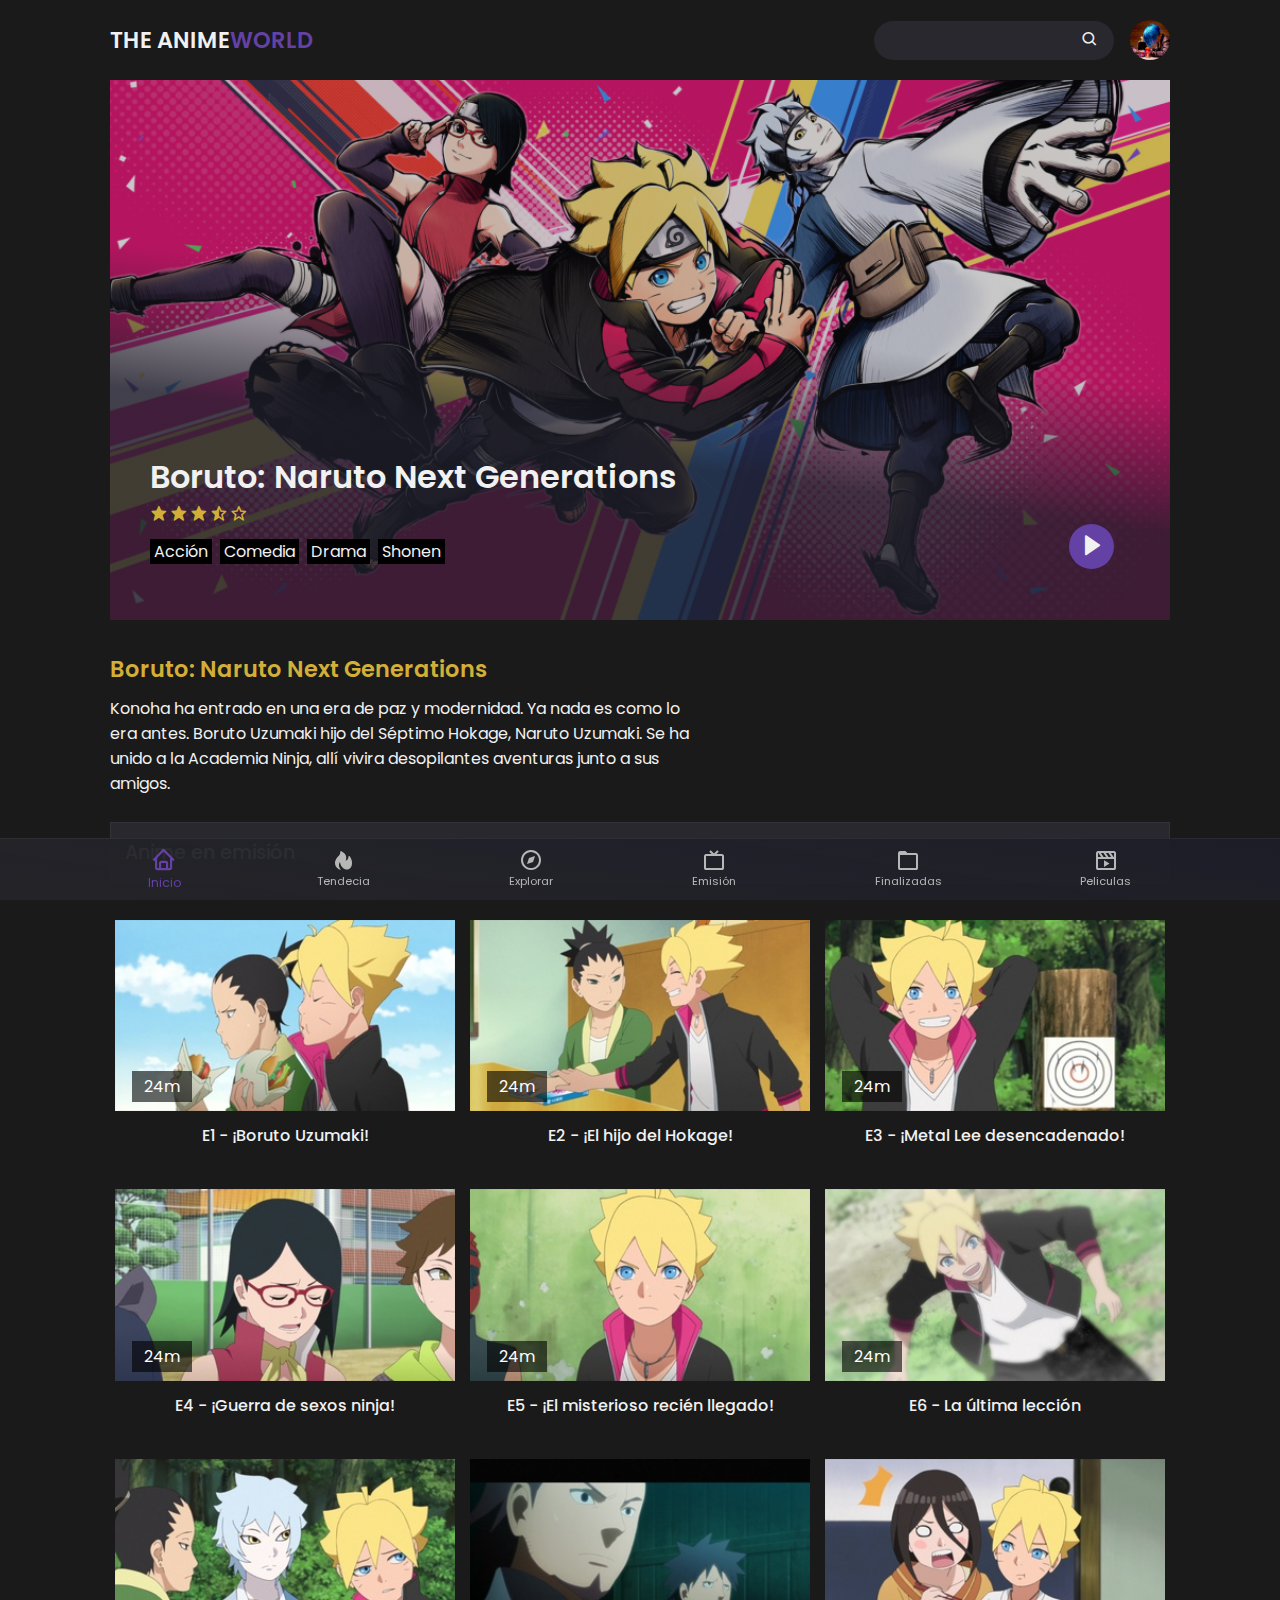
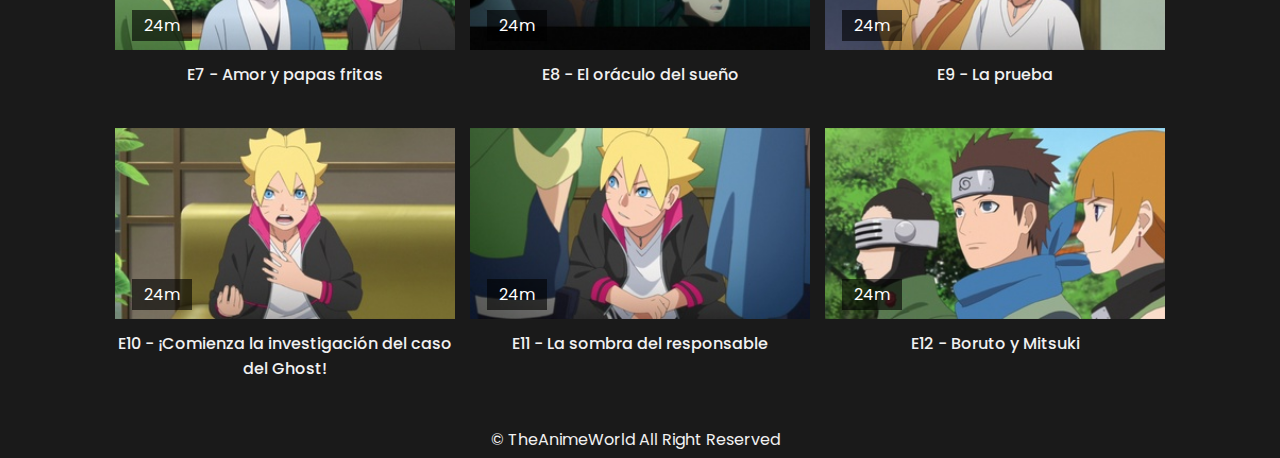
==== sub-index/Boruto.html @ b9ca3801 "commit" ====
<!DOCTYPE html>
<html lang="es">
<head>
    <meta charset="UTF-8">
    <meta http-equiv="X-UA-Compatible" content="IE=edge">
    <meta name="viewport" content="width=device-width, initial-scale=1.0">
    <title>Boruto: Naruto Next Generations</title>
    <!--CSS-->
    <link rel="stylesheet" href="/css/style.css">
    <!--Fav Icon-->
    <link rel="apple-touch-icon" sizes="180x180" href="/favicon/apple-touch-icon.png">
    <link rel="icon" type="image/png" sizes="32x32" href="/favicon/favicon-32x32.png">
    <link rel="icon" type="image/png" sizes="16x16" href="favicon/favicon-16x16.png">
    <link rel="manifest" href="favicon/site.webmanifest">
    <!-- Player Video Plyr -->
    <link rel="stylesheet" href="https://cdn.plyr.io/3.7.3/plyr.css" />
    <!--Box Icons-->
    <link href='https://unpkg.com/boxicons@2.1.4/css/boxicons.min.css' rel='stylesheet'>
</head>
<body>
    <!-- Header -->

    <header>
        <!-- Nav -->
        <div class="nav container">
            <!-- Logo -->
            <a href="/index.html" class="logo">
                The Anime<span>World</span>
            </a>
            <!-- Search Box -->
            <div class="search-box">
                <input type="search" name="" id="search-input" placeholder="">
                <i class='bx bx-search'></i>
            </div>
            <!-- User -->
            <a href="#" class="user">
                <img src="/image/user.jpg" alt="" class="user-img">
            </a>
            <!-- NavBar -->
            <div class="navbar">
                <a href="/index.html" class="nav-link nav-active">
                    <i class='bx bx-home' ></i>
                    <span class="nav-link-title">Inicio</span>
                </a>
                <a href="/index.html#popular" class="nav-link">
                    <i class='bx bxs-hot' ></i>
                    <span class="nav-link-title">Tendecia</span>
                </a>
                <a href="#explorer" class="nav-link">
                    <i class='bx bx-compass' ></i>
                    <span class="nav-link-title">Explorar</span>
                <a href="#emission" class="nav-link">
                    <i class='bx bx-tv' ></i>
                    <span class="nav-link-title">Emisión</span>
                </a>
                <a href="#finished" class="nav-link">
                    <i class='bx bx-folder' ></i>
                    <span class="nav-link-title">Finalizadas</span>
                </a>
                <a href="#movies" class="nav-link">
                    <i class='bx bx-movie-play' ></i>
                    <span class="nav-link-title">Peliculas</span>
                </a>
            </div>
        </div>
    </header>
    <!-- Play Container -->
    <div class="play-container container">
        <!-- Play Imag -->
        <img src="/image/play-page/play-background.jpg" alt="" class="play-img">
        <!-- Play Text -->
        <div class="play-text">
            <H2>Boruto: Naruto Next Generations</H2>
            <!-- Ratings Anime -->
            <div class="rating">
                <i class='bx bxs-star'></i>
                <i class='bx bxs-star'></i>
                <i class='bx bxs-star'></i>
                <i class='bx bxs-star-half' ></i>
                <i class='bx bx-star' ></i>
            </div>
            <!-- Tags -->
            <div class="tags">
                <span>Acción</span>
                <span>Comedia</span>
                <span>Drama</span>
                <span>Shonen</span>
            </div>
        </div>
        <!-- Play Btn -->
        <i class='bx bxs-right-arrow play-anime'></i>
        <!-- Video Container -->
        <div class="video-container">
        <!-- Video Box -->
            <div class="video-box">
                <video id="animetrailer" controls>
                <source id="animetrailer" src="/trailer/BORUTO Naruto Next Generations.mp4" size="576"/>
                <source id="animetrailer" src="/trailer/BORUTO Naruto Next Generations.mp4" size="720"/>
                <source id="animetrailer" src="/trailer/BORUTO Naruto Next Generations.mp4" size="1080"/>
                </video>
        <!-- Close Anime Icon -->
                <i class='bx bx-x close-video'></i>
            </div>
        </div>
    </div>
    <!-- About -->
    <div class="about-anime container">
        <h2>Boruto: Naruto Next Generations</h2>
        <p>Konoha ha entrado en una era de paz y modernidad. Ya nada es como lo era antes. Boruto Uzumaki hijo del Séptimo Hokage, Naruto Uzumaki. Se ha unido a la Academia Ninja, allí vivira desopilantes aventuras junto a sus amigos.</p>
    </div>
    <!-- emission Section -->
    <section class="emission container" id="emission">
         <!-- Heading Emission-->
        <div class="heading">
            <h2 class="heading-title">Anime en emisión</h2>
        </div>
        <!-- Anime Content -->
        <div class="emission-content">
            <!-- Emission Box 1 -->
            <div class="emission-box">
                <a href="/sub-index/boruto-T1-E1.html"><img src="/image/catalog/Boruto/T1 E1.jpe" alt="" class="emission-box-img"></a>
                    <div class="emission-text">
                        <h2 class="emission-title">E1 - ¡Boruto Uzumaki!</h2>
                        <div class="duration-info">24m</div>
                    </div>
            </div>
            <!-- Emission Box 2 -->
            <div class="emission-box">
                <img src="/image/catalog/Boruto/T1 E2.jpe" alt="" class="emission-box-img">
                    <div class="emission-text">
                        <h2 class="emission-title">E2 - ¡El hijo del Hokage!</h2>
                        <div class="duration-info">24m</div>
                    </div>
            </div>
            <!-- Emission Box 3 -->
            <div class="emission-box">
                <img src="/image/catalog/Boruto/T1 E3.jpe" alt="" class="emission-box-img">
                    <div class="emission-text">
                        <h2 class="emission-title">E3 - ¡Metal Lee desencadenado!</h2>
                        <div class="duration-info">24m</div>
                    </div>
            </div>
            <!-- Emission Box 4 -->
            <div class="emission-box">
                <img src="/image/catalog/Boruto/T1 E4.jpe" alt="" class="emission-box-img">
                    <div class="emission-text">
                        <h2 class="emission-title">E4 - ¡Guerra de sexos ninja!</h2>
                        <div class="duration-info">24m</div>
                    </div>
            </div>
            <!-- Emission Box 5 -->
            <div class="emission-box">
                <img src="/image/catalog/Boruto/T1 E5.jpe" alt="" class="emission-box-img">
                    <div class="emission-text">
                        <h2 class="emission-title">E5 - ¡El misterioso recién llegado!</h2>
                        <div class="duration-info">24m</div>
                    </div>
            </div>
            <!-- Emission Box 6 -->
            <div class="emission-box">
                <img src="/image/catalog/Boruto/T1 E6.jpe" alt="" class="emission-box-img">
                    <div class="emission-text">
                        <h2 class="emission-title">E6 - La última lección</h2>
                        <div class="duration-info">24m</div>
                    </div>
            </div>
            <!-- Emission Box 7 -->
            <div class="emission-box">
                <img src="/image/catalog/Boruto/T1 E7.jpe" alt="" class="emission-box-img">
                    <div class="emission-text">
                        <h2 class="emission-title">E7 - Amor y papas fritas</h2>
                        <div class="duration-info">24m</div>
                    </div>
            </div>
            <!-- Emission Box 8 -->
            <div class="emission-box">
                <img src="/image/catalog/Boruto/T1 E8.jpe" alt="" class="emission-box-img">
                    <div class="emission-text">
                        <h2 class="emission-title">E8 - El oráculo del sueño</h2>
                        <div class="duration-info">24m</div>
                    </div>
            </div>
            <!-- Emission Box 9 -->
            <div class="emission-box">
                <img src="/image/catalog/Boruto/T1 E9.jpe" alt="" class="emission-box-img">
                    <div class="emission-text">
                        <h2 class="emission-title">E9 - La prueba</h2>
                        <div class="duration-info">24m</div>
                    </div>
            </div>
            <!-- Emission Box 10 -->
            <div class="emission-box">
                <img src="/image/catalog/Boruto/T1 E10.jpe" alt="" class="emission-box-img">
                    <div class="emission-text">
                        <h2 class="emission-title">E10 - ¡Comienza la investigación del caso del Ghost!</h2>
                        <div class="duration-info2">24m</div>
                    </div>
            </div>
            <!-- Emission Box 11 -->
            <div class="emission-box">
                <img src="/image/catalog/Boruto/T1 E11.jpe" alt="" class="emission-box-img">
                    <div class="emission-text">
                        <h2 class="emission-title">E11 - La sombra del responsable</h2>
                        <div class="duration-info">24m</div>
                        </a>
                    </div>
            </div>
            <!-- Emission Box 12 -->
            <div class="emission-box">
                <img src="/image/catalog/Boruto/T1 E12.jpe" alt="" class="emission-box-img">
                    <div class="emission-text">
                        <h2 class="emission-title">E12 - Boruto y Mitsuki</h2>
                        <div class="duration-info">24m</div>
                    </div>
            </div>
    <!-- Copyright -->
    <div class="copyright-sub1">
        <p>&#169; TheAnimeWorld All Right Reserved</p>
    </div>

    <!-- Plyr JavaScript -->
    <script src="https://cdn.plyr.io/3.7.3/plyr.polyfilled.js"></script>
    <!-- Swiper JS -->
    <script src="/js/swiper-bundle.min.js"></script>
    <!--JavaScript-->
    <script src="/js/main.js"></script>
</body>
</html>
---- css/style.css ----
/*Google Fonts */
@import url('https://fonts.googleapis.com/css2?family=Poppins:wght@400;500;600;700&display=swap');

* {
    font-family: 'Poppins', sans-serif;
    margin: 0;
    padding: 0;
    scroll-behavior: smooth;
    box-sizing: border-box;
    scroll-padding-top: 2rem;
}

/*Variables*/
:root {
    --main-color: #6441a5;
    --hover-color: hsl(261, 53%, 76%);
    --body-color: #1a1a1a;
    --container-color: #28282e;
    --text-color: #f1f1f1;
    --texte-inverse-color: #000000;
    --icons-color: #b7b7b7;
    --star-color: #D4AF37;
    --plyr-color-main: #815fc0;
}

/* Scroll */
html::-webkit-scrollbar {
    width: 0.5rem;
    background: transparent;
}

html::-webkit-scrollbar-thumb {
    background: var(--main-color);
}

/* Section Color */
::selection {
    color: var(--main-color);
    color: var(--text-color);
}

a {
    text-decoration: none;
}

li {
    list-style: none;
}

section {
    padding: 1rem 0 1rem;
}

img {
    width: 100%;
}

.bx {
    cursor: pointer;
}

body {
    background: var(--body-color);
    color: var(--text-color);
}

.container {
    max-width: 1060px;
    margin: auto;
    width: 100%;
}

header {
    position: fixed;
    top: 0;
    left: 0;
    width: 100%;
    background: var(--body-color);
    z-index: 100;
}

/* Nav */
.nav {
    display: flex;
    align-items: center;
    justify-content: center;
    padding: 20px 0;
}

/* Logo */
.logo {
    font-size: 1.4rem;
    color: var(--text-color);
    font-weight: 600;
    text-transform: uppercase;
    margin: 0 auto 0 0;
}

.logo span {
    color: var(--main-color);
}

/* Search Box */

.search-box {
    display: flex;
    align-items: center;
    column-gap: 0.7rem;
    padding: 8px 15px;
    background: var(--container-color);
    max-width: 240px;
    width: 100%;
    border-radius: 4rem;
    margin-right: 1rem;
}

.search-box .bx {
    font-size: 1.1rem;
}

.search-box .bx:hover {
    color: var(--main-color);
}

#search-input {
    width: 100%;
    border: none;
    outline: none;
    color: var(--text-color);
    background: var(--container-color);
    font-size: 0.938rem;
}

/* User */
.user {
    display: flex;
}

.user-img {
    width: 40px;
    height: 40px;
    border-radius: 50%;
    object-fit: cover;
    object-position: center;
}

/* NavBar */
.navbar {
    position: fixed;
    top: 50%;
    transform: translateY(-50%);
    left: 18px;
    display: flex;
    flex-direction: column;
    row-gap: 2.1rem;
}

.nav-link {
    display: flex;
    flex-direction: column;
    align-items: center;
    color: var(--icons-color);
}

.nav-link:hover ,.nav-active {
    color: var(--main-color);
    transition: 0.3s all linear;
    transform: scale(1.1);
}

.nav-link .bx{
    font-size: 1.6rem;
}

.nav-link-title {
    font-size: 0.7rem;
}

/* Home */
.home {
    position: relative;
    min-height: 470px;
    display: flex;
    align-items: center;
    margin-top: 5rem !important;
    border-radius: 0.5rem;
    background: linear-gradient(8deg,
    hsl(240 17% 14% / 74%) 24%,
    hsl(240 17% 14% / 24%) 65%);
}

.home-img {
    position: absolute;
    width: 100%;
    height: 100%;
    z-index: -1;
    object-fit: cover;
    border-radius: 0.5rem;
    object-position: left;
}

.home-img-logo {
    position: absolute;
    top: 0;
    left: 0;
    z-index: -1;
    width: 50%;
    height: 50%;
}

.home-text {
    padding-left: 40px;
}

.home-title {
    font-size: 2.6rem;
    font-weight: 600;
    margin: 40px 0 60px;
    color: var(--text-color);
}

.watch-btn {
    display: flex;
    align-items: center;
    columns: 0.8rem;
    color: var(--text-color);
}

.watch-btn .bx {
    font-size: 21px;
    background: var(--main-color);
    width: 40px;
    height: 40px;
    border-radius: 50%;
    display: flex;
    align-items: center;
    justify-content: center;
}

.background-btn .bx {
    font-size: 21px;
    background: var(--main-color);
    width: 40px;
    height: 40px;
    border-radius: 50%;
    display: flex;
    align-items: center;
    justify-content: center;
    animation: animate 2s linear infinite;
}

.background-btn {
    display: flex;
    align-items: center;
    columns: 0.8rem;
    color: var(--text-color);
    background: var(--texte-inverse-color);
}

a.background-btn {
    padding: 5px;
    width: 50%;
    background: var(--texte-inverse-color);
}

a.background-btn:hover {
    background: var(--container-color);
}

.watch-btn .bx:hover {
    background: var(--hover-color);
}

.home h2 {
    font-size: 1.7rem;
    margin-left: 12px;
    color: var(--text-color);
}

/* Heading */
.heading {
    display: flex;
    align-items: center;
    justify-content: space-between;
    background: var(--container-color);
    padding: 8px 14px;
    border: 1px solid hsl(200 100% 99% / 5%);
    margin-bottom: 2rem;
}

.heading-title{
    font-size: 1.2rem;
    font-weight: 500;
}

/* Anime Box */

.anime-box {
    position: relative;
    width: 100%;
    height: 380px;
    overflow: hidden;
}

.anime-box-img {
    width: 100%;
    height: 100%;
    object-fit: cover;
}

.anime-box .box-text {
    position: absolute;
    bottom: 0;
    left: 0;
    width: 100%;
    height: 100%;
    display: flex;
    flex-direction: column;
    justify-content: flex-end;
    padding: 14px;
    background: linear-gradient(
        8deg,
        hsl(240 17% 14% / 74%) 24%,
        hsl(240 17% 14% / 24%) 65%);
    overflow: hidden;
}

.anime-title {
    font-size: 1.3rem;
    font-weight: 500;
    position: absolute;
    bottom: 3.7rem;
    padding: 0.1rem;
}
.anime-content {
    display: grid;
    grid-template-columns: repeat(auto-fit, minmax(247px, 1fr));
    gap: 1.5rem;
}

.anime-content .anime-box:hover .anime-box-img {
    transform: scale(1.1);
    transition: 0.7s;
}

.anime-type {
    font-size: 0.938rem;
    position: absolute;
    bottom: 2rem;
    background: var(--texte-inverse-color);
    margin: 1px;
    padding: 0.1rem;
}

.play-btn {
    position: absolute;
    bottom: 0.8rem;
    right: 0.8rem;
}

/* Anime-Box-Emi */
.anime-box-emi {
    position: relative;
    width: 100%;
    height: 380px;
    overflow: hidden;
}

.anime-box-emi-img {
    width: 100%;
    height: 100%;
    object-fit: cover;
}

.anime-box-emi .box-text-emi {
    position: absolute;
    bottom: 0;
    left: 0;
    width: 100%;
    height: 100%;
    display: flex;
    flex-direction: column;
    justify-content: flex-end;
    padding: 14px;
    background: linear-gradient(8deg,
            hsl(240 17% 14% / 74%) 24%,
            hsl(240 17% 14% / 24%) 65%);
    overflow: hidden;
}

.anime-title-emi {
    font-size: 1.3rem;
    font-weight: 500;
    position: absolute;
    bottom: 3.7rem;
    padding: 0.1rem;
}

.anime-content-emi {
    display: grid;
    grid-template-columns: repeat(auto-fit, minmax(247px, 1fr));
    gap: 1.5rem;
}

.anime-content-emi .anime-box-emi:hover .anime-box-emi-img {
    transform: scale(1.1);
    transition: 0.7s;
}

.anime-type-emi {
    font-size: 0.938rem;
    position: absolute;
    bottom: 2rem;
    background: var(--texte-inverse-color);
    margin: 1px;
    padding: 0.1rem;
}

.play-btn-emi {
    position: absolute;
    bottom: 0.8rem;
    right: 0.8rem;
}

/* Swiper Btn */

.swiper-btn {
    display: flex;
}

.swiper-button-prev, .swiper-button-next {
    position: static !important;
    margin: 0 0 0 10px !important;
}

.swiper-button-prev::after, .swiper-button-next::after {
    color: var(--text-color);
    font-size: 18px !important;
    font-weight: 700;
}

/* Emission */
.emission .heading {
    padding: 15px 14px;
}

.emission-content {
    display: grid;
    grid-template-columns: repeat(3, 1fr);
    grid-template-rows: repeat(2, 1fr);
    gap: 5px;
}

.emission-content .emission-box:hover {
    transform: scale(1.03);
    transition: 0.3s;
}

.emission-box:hover {
    background: var(--container-color);
}

.emission-box-img {
    object-fit: cover;
    object-position: center;
    padding: 5px;
    cursor: pointer;
}

.emission-title {
    text-align: center;
    font-size: 1rem;
    font-weight: 500;
}

/* Duration */
.duration-info {
    background-color: #0009;
    bottom: 4.5rem;
    left: 18.4rem;
    height: 10%;
    width: 13%;
    color: #fff;
    padding: 0.1875rem 0.3125rem;
    position: relative;
    -webkit-user-select: none;
    user-select: none;
}

.duration-info1 {
    background-color: #0009;
    bottom: 4.5rem;
    left: 18.4rem;
    height: 10%;
    width: 13%;
    color: #fff;
    padding: 0.1875rem 0.3125rem;
    position: relative;
    -webkit-user-select: none;
    user-select: none;
}
.duration-info2 {
    background-color: #0009;
    bottom: 4.5rem;
    left: 18.4rem;
    height: 10%;
    width: 13%;
    color: #fff;
    padding: 0.1875rem 0.3125rem;
    position: relative;
    -webkit-user-select: none;
    user-select: none;
}
.duration-info3 {
    background-color: #0009;
    bottom: 6.1rem;
    left: 18.4rem;
    height: 10%;
    width: 13%;
    color: #fff;
    padding: 0.1875rem 0.3125rem;
    position: relative;
    -webkit-user-select: none;
    user-select: none;
}
.duration-info4 {
    background-color: #0009;
    bottom: 6.1rem;
    left: 18.4rem;
    height: 10%;
    width: 13%;
    color: #fff;
    padding: 0.1875rem 0.3125rem;
    position: relative;
    -webkit-user-select: none;
    user-select: none;
}
.duration-info5 {
    background-color: #0009;
    bottom: 6.1rem;
    left: 18.4rem;
    height: 10%;
    width: 13%;
    color: #fff;
    padding: 0.1875rem 0.3125rem;
    position: relative;
    -webkit-user-select: none;
    user-select: none;
}
.duration-info6 {
    background-color: #0009;
    bottom: 4.5rem;
    left: 18.4rem;
    height: 10%;
    width: 13%;
    color: #fff;
    padding: 0.1875rem 0.3125rem;
    position: relative;
    -webkit-user-select: none;
    user-select: none;
}

/* Next Page */
.next-page {
    display: flex;
    align-items: center;
    justify-content: center;
    margin-top: 2.2rem;
    margin-bottom: 2.2rem;
}

.next-btn {
    background: var(--main-color);
    padding: 12px 20px;
    border-radius: 3%;
    color: var(--text-color);
    font-weight: 500;
}

.next-btn:hover {
    background: var(--hover-color);
    transition: 0.3s all linear;
}

/* Copyright */
.copyright {
    position: relative;
    text-align: center;
    bottom: -30px;
    height: 10%;
    width: 100%;
}

.copyright-sub {
    position:relative;
    text-align: center;
    bottom: -250px;
    height: 10%;
    width: 100%;
}
.copyright-sub- {
    position: relative;
    text-align: center;
    bottom: -340px;
    height: 25%;
    width: 100%;
}

.copyright-sub1 {
    position: relative;
    left: 100%;
    text-align: center;
    bottom: -10px;
    height: 10%;
    width: 100%;
}
.copyright-sub3 {
    position: relative;
    left: -15px;
    text-align: center;
    bottom: -10px;
    height: 10%;
    width: 100%;
    padding-bottom: 4rem;
}
.copyright-sub2 {
    position: relative;
    left: -22rem;
    text-align: center;
    bottom: -20rem;
    height: 10%;
    width: 100%;
}

/* Play Container */
.play-container {
    position: relative;
    min-height: 540px;
    margin-top: 5rem !important;
}

.play-img {
    position: absolute;
    width: 100%;
    height: 100%;
    object-fit: cover;
    object-position: center;
    z-index: -1;
}

.play-text {
    position: absolute;
    bottom: 0;
    left: 0;
    width: 100%;
    height: 100%;
    display: flex;
    flex-direction: column;
    justify-content: flex-end;
    padding: 40px;
    background: linear-gradient(8deg,
    hsl(240 17% 14% / 84%) 34%,
    hsl(240 17% 14% / 24%) 55%);
}

.play-text h2 {
    font-size: 2rem;
    font-weight: 600;
}

/* Ratings */
.rating {
    display: flex;
    align-items: center;
    column-gap: 2px;
    font-size: 1.1rem;
    color: var(--star-color);
    margin-top: 4px;
}

/* Tags */
.tags {
    display: flex;
    align-items: center;
    column-gap: 8px;
    margin: 1rem 0;
}

.tags span {
    background: var(--texte-inverse-color);
    padding: 0 4px;
}

/* Play Anime */
.play-anime {
    position: absolute;
    bottom: 3.2rem;
    right: 3.5rem;
    display: flex !important;
    align-items: center;
    justify-content: center;
    width: 45px;
    height: 45px;
    border-radius: 50%;
    background: var(--main-color);
    font-size: 24px;
    animation: animate 2s linear infinite;

}
.close-video {
    position:absolute;
    right: 3px;
    top: 1px;
}

p::selection {
    background: var(--plyr-color-main);
}
h1::selection {
    background: var(--plyr-color-main);
}
h2::selection {
    background: var(--plyr-color-main);
}

/* animation */
@keyframes animate {
    0% {
        box-shadow: 0 0 0 0 rgba(160, 58, 255, 0.7);
    }
    40% {
        box-shadow: 0 0 0 50px rgb(255, 193, 7, 0);
    }
    80% {
        box-shadow: 0 0 0 50px rgb(255, 193, 7, 0);
    }
    100% {
        box-shadow: 0 0 0 rgb(255, 193, 7, 0);
    }
}

/* Video Container */
.video-container {
    position: fixed;
    top: 0;
    left: 0;
    display: none;
    align-items: center;
    justify-content: center;
    width: 100%;
    height: 100vh;
    background: hsl(234 10% 20% / 60%);
    z-index: 400;
}
.video-container.show-anime {
    display: flex;
}

.video-box {
    position: relative;
    width: 72%
}

.video-box #animetrailer {
    width: 100%;
    aspect-ratio: 16/9;
}

.video-box #animevideo {
    width: 100%;
    aspect-ratio: 16/9;
}

.close-video {
    position: absolute;
    top: -3rem;
    right: 0;
    font-size: 40px;
    color: var(--main-color);
}

/* About Anime */
.about-anime {
    margin-top: 2rem;
}

.about-anime h2 {
    font-size: 1.4rem;
    font-weight: 600;
    color: var(--star-color);
}

.about-anime p {
    max-width: 600px;
    font-size: 0.998rem;
    margin: 10px 0;
}

/* Responsive */
@media (max-width: 1280px) {
    .navbar {
        bottom: 0;
        left: 0;
        right: 0;
        top: auto;
        transform: translateY(0);
        flex-direction: row;
        justify-content: space-evenly;
        row-gap: 1px;
        padding: 10px;
        border-top: 1px solid hsl(200 100% 99% / 5%);
        background: linear-gradient(8deg,
        hsla(240, 6%, 15%, 0.979)5%,
        hsl(240 17% 14% / 90%) 100%);
    }
    .nav-link .bx {
        font-size: 1.5rem;
    }
    .copyright {
        margin-bottom: 4rem;
    }
    .duration-info {
        left: 1.4rem;
        text-align: center;
        width: 17%;
        bottom: 4.8rem;
    }
    
    .duration-info1 {
        left: 1.4rem;
        text-align: center;
        width: 17%;
        bottom: 4.7rem;
    }
    .duration-info2 {
        left: 1.4rem;
        text-align: center;
        width: 17%;
        bottom: 6.4rem;
    }
    .duration-info3 {
        left: 1.4rem;
        text-align: center;
        width: 17%;
        bottom: 6.4rem;
    }
    .duration-info4 {
        left: 1.4rem;
        text-align: center;
        width: 17%;
        bottom: 4.7rem;
    }
    .duration-info5 {
        left: 1.4rem;
        text-align: center;
        width: 17%;
        bottom: 4.9rem;
    }
    .copyright-sub {
        padding-bottom: 6rem;
        bottom: -292px;
    }
}

@media (max-width: 1060px) {
    .container {
        margin: 0 auto;
        width: 95%;
    }
    .home-img {
        object-position: left;
    }
    .home {
        min-height: 387px;
    }
    .anime-box {
        height: 365px;
        width: 97%;
        height: 385px;
    }
    .copyright {
        margin-bottom: 7rem;
    }
    .anime-type {
        font-size: 0.838rem;
    }
    .next-page {
        margin-top: 1.5rem;
    }
    .duration-info {
        left: 1.4rem;
        text-align: center;
        width: 17%;
        bottom: 4.8rem;
    }
    .duration-info1 {
        left: 1.4rem;
        text-align: center;
        width: 17%;
        bottom: 4.7rem;
    }
    .duration-info2 {
        left: 1.4rem;
        text-align: center;
        width: 17%;
        bottom: 6.4rem;
    }
    .duration-info3 {
        left: 1.4rem;
        text-align: center;
        width: 17%;
        bottom: 6.4rem;
    }
    .duration-info4 {
        left: 1.4rem;
        text-align: center;
        width: 17%;
        bottom: 4.7rem;
    }
    .duration-info5 {
        left: 1.4rem;
        text-align: center;
        width: 17%;
        bottom: 4.7rem;
    }
    .about-anime h2 {
        font-size: 1.7rem;
        padding-top: 15px;
        text-align: center;
    }
    .about-anime p {
        text-align: center;
        max-width: none;
    }
    .duration-info {
        left: 1.4rem;
        text-align: center;
        width: 17%;
        bottom: 4.8rem;
    }
    .duration-info1 {
        left: 1.4rem;
        text-align: center;
        width: 17%;
        bottom: 4.7rem;
    }
    .duration-info2 {
        left: 1.4rem;
        text-align: center;
        width: 17%;
        bottom: 6.4rem;
    }
    .duration-info3 {
        left: 1.4rem;
        text-align: center;
        width: 17%;
        bottom: 6.4rem;
    }
    .duration-info4 {
        left: 1.4rem;
        text-align: center;
        width: 17%;
        bottom: 4.7rem;
    }
    .duration-info5 {
        left: 1.4rem;
        text-align: center;
        width: 17%;
        bottom: 4.7rem;
    }
    .emission .heading {
        text-align: center;
        padding: 25px 390px;
    }
    .search-box {
        max-width: 320px;
    }
    .play-anime {
        left: 49rem;
        top: 25rem;
        width: 75px;
        height: 75px;
    }
    .play-text h2 {
        font-size: 3rem;
    }
    .rating {
        font-size: 1.7rem;
        column-gap: 10px;
    }
    .tags span {
        padding: 0 10px;
    }
}

@media (max-width: 1024px) {
    .copyright-sub {
        padding-bottom: 6rem;
        bottom: -292px;
    }
}

@media (max-width: 990px) {
    .anime-box {
        height: 340px;
    }
    .anime-content {
        grid-template-columns: repeat(auto-fit, minmax(214px,1fr));
    }
    .home-img {
        object-position: left;
    }
}

@media (max-width: 968px) {
    .duration-info {
        left: 1.4rem;
        text-align: center;
        width: 17%;
        bottom: 4.8rem;
    }
    
    .duration-info1 {
        left: 1.4rem;
        text-align: center;
        width: 17%;
        bottom: 6.4rem;
    }
    .duration-info2 {
        left: 1.4rem;
        text-align: center;
        width: 17%;
        bottom: 6.4rem;
    }
    .copyright-sub {
        position: relative;
        text-align: center;
        padding-bottom: 7.3rem;
        bottom: -196px;
        height: 10%;
        width: 100%;
    }
}

@media (max-width: 888px) {
    .emission .heading {
        padding: 20px 301px;
    }
    .nav {
        padding: 14px 0;
    }
    .home {
        min-height: 430px;
        margin-top: 4rem !important;
    }
    .home-img {
        object-position: left;
    }
    .home-text {
        padding-left: 25px;
    }
    .home-title {
        font-size: 1.6rem;
    }
    .watch-btn span {
        font-size: 0.9rem;
    }

    .watch-btn h2 {
        font-weight: 200;
        font-size: 1.3rem;
    }
    .anime-title {
        font-size: 1rem;
        padding-right: 30px;
    }
    .play-container {
        min-height: 440px;
        margin-top: 4rem !important;
    }
    .play-anime {
        position: absolute;
        bottom: 3.2rem;
        right: 3.5rem;
    }
    a.background-btn {
        padding: 5px;
        width: 80%;
        background: var(--texte-inverse-color);
    }
    .duration-info {
        left: 1.4rem;
        text-align: center;
        width: 17%;
        bottom: 4.8rem;
    }
    .duration-info1 {
        left: 1.4rem;
        text-align: center;
        width: 17%;
        bottom: 4.8rem;
    }
    .copyright-sub {
        position: relative;
        text-align: center;
        padding-bottom: 7.3rem;
        bottom: -191px;
        height: 10%;
        width: 100%;
    }
    .duration-info2 {
        left: 1.4rem;
        text-align: center;
        width: 17%;
        bottom: 6.1rem;
    }
    .duration-info3 {
        left: 1.4rem;
        text-align: center;
        width: 17%;
        bottom: 6.4rem;
    }
    .duration-info4 {
        left: 1.4rem;
        text-align: center;
        width: 17%;
        bottom: 6.4rem;
    }
    .duration-info5 {
        left: 1.4rem;
        text-align: center;
        width: 17%;
        bottom: 6.4rem;
    }
    .bx {
        top: 21rem;
        left: 40rem;
    }
    .about-anime h2 {
        text-align: center;
        margin-top: 5px;
        font-size: 1.6rem;
    }
    .about-anime p {
        text-align: center;
        max-width: none;
        font-size: 1.2rem;
        font-weight: 300;
    }
}

/* FOR MEDIUM DIVICES */
@media (max-width: 768px) {
    .emission .heading {
        padding: 16px 275px;
    }
    .nav {
        padding: 11px 0;
    }
    .logo {
        font-size: 1.2rem;
    }
    .section {
        padding: 2rem 0;
    }
    .home-img {
        object-position: left;
    }
    .anime-type {
        font-size: 0.860rem;
        margin-top: 2px;
    }
    .a .background-btn {
        padding: 2px;
        width: 200px;
    }
    .home-title {
        font-size: 1.9rem;
    }
    .tags span {
        font-size: 0.898rem;
    }
    .copyright {
        bottom: -10px;
    }
    .about-anime p {
        max-width: 400px;
        font-size: 0.818rem;
        margin: 5px 0;
    }
    .rating {
        font-size: 1rem;
        margin-top: 5px;
    }
    .duration-info {
        left: 1.4rem;
        text-align: center;
        width: 18%;
        bottom: 4.8rem;
    }
    
    .duration-info1 {
        left: 1.4rem;
        text-align: center;
        width: 18%;
        bottom: 6.4rem;
    }
}

@media (max-width: 717px) {
    .bx {
        top: 21rem;
        left: 35rem;
    }
    .search-box {
        max-width: 252px;
    }
}

@media (max-width: 674px) {
    .emission-content {
        grid-template-columns: repeat(1, 1fr);
    }
    .duration-info {
        left: 1.4rem;
        text-align: center;
        width: 18%;
        bottom: 4.8rem;
    }
        
    .duration-info1 {
        left: 1.4rem;
        text-align: center;
        width: 18%;
        bottom: 4.8rem;
    }
    .duration-info2 {
        left: 1.4rem;
        text-align: center;
        width: 18%;
        bottom: 4.8rem;
    }
    .duration-info3 {
        left: 1.4rem;
        text-align: center;
        width: 18%;
        bottom: 4.8rem;
    }
    .duration-info4 {
        left: 1.4rem;
        text-align: center;
        width: 18%;
        bottom: 4.8rem;
    }
    .duration-info5 {
        left: 1.4rem;
        text-align: center;
        width: 18%;
        bottom: 4.8rem;
    }

    .copyright-sub {
        bottom: -29px;
        height: 10%;
        padding-block-end: 4.5rem;
        width: 100%;
    }

    .emission-title {
        font-size: 1.1rem;
        font-weight: 600;
    }
    .about-anime h2 {
        text-align: center;
        font-size: 1.5rem;
    }
    .about-anime p {
        text-align: center;
        max-width: none;
        font-size: 0.974rem;
        font-weight: 300;
    }
    .play-anime {
        left: 25rem;
    }
    .search-box {
        max-width: 170px;
    }
}

@media (max-width: 540px) {
    .copyright-sub {
        bottom: -14px;
        height: 10%;
        padding-block-end: 4.5rem;
        width: 100%;
    }
    .logo {
        margin: 0 auto 0 0;
        margin-left: 10px;
    }
    .emission .heading {
        padding: 16px 187px;
    }

}

@media (max-width: 414px ) {
    .home-img {
        object-position: center;
    }
    .home {
        min-height: 381px;
    }
    a.background-btn {
        padding: 2px;
        width: 64%;
    }
    .home-text {
        padding-left: 15px;
        padding-bottom: 0px;
    }
    .anime-box {
        height: 281px;
        width: 100%;
    }
    .anime-type {
        font-size: 0.786rem;
    }
    .play-btn {
        bottom: 0.3rem;
        right: 0.3rem;
    }
    
    .copyright-sub {
        bottom: -12px;
        height: 10%;
        padding-block-end: 4.5rem;
        width: 100%;
    }
    .copyright {
        bottom: -35px;
        margin-bottom: 7.5rem;
    }
    .anime-title-emi {
        font-size: 1.6rem;
    }
    .play-btn-emi {
        bottom: 0.845rem;
        right: 1rem;
    }
    .next-btn {
        padding: 10px 11px;
    }
    .home-title {
        padding-bottom: 100px;
    }
    .play-container {
        min-height: 296px;
    }
    .logo {
        font-size: 0.8rem;
        margin: 0 15px 0 0;
    }
    .search-box {
        max-width: 130px;
        width: 51%;
        height: 2.8rem;
    }
    .user-img {
        width: 35px;
        height: 35px;
        margin: 10px auto 10px;
    }
    .play-text {
        padding: 15px;
    }
    .bx {
        top: 14.8rem;
        left: 18rem;
    }
    .tags span {
        font-size: 0.898rem;
    }
    .tags {
        column-gap: 5px;
        margin: -1px 0;
    }
    .container {
        width: 100%;
    }
    .rating {
        column-gap: 5px;
    }
    .about-anime h2 {
        font-size: 1.6rem;
        margin: 0 15px 0;
        text-align: center;
    }
    .about-anime p {
        font-size: 0.798rem;
        text-align: center;
    }
    .container {
        margin: 0 auto;
    }
    .nav {
        padding: 6px;
    }
    .duration-info2 {
        left: 1.4rem;
        text-align: center;
        width: 18%;
        bottom: 6.3rem;
    }
    .duration-info3 {
        left: 1.4rem;
        text-align: center;
        width: 18%;
        bottom: 6.3rem;
    }
    .duration-info4 {
        left: 1.4rem;
        text-align: center;
        width: 18%;
        bottom: 4.8rem;
    }
    .duration-info5 {
        left: 1.4rem;
        text-align: center;
        width: 18%;
        bottom: 4.8rem;
    }
    .emission .heading {
        padding: 15px 23%;
    }
    .copyright-sub3 {
        bottom: -21px;
        height: 10%;
        padding-block-end: 4.5rem;
        width: 100%;
        left: 1px;
    }
    .play-anime {
        left: 20rem;
        top: 13rem;
    }
    .tags span {
        padding: 1px;
    }
    .rating {
        font-size: 1.3rem;
        margin-top: -1px;
        margin-bottom: 1rem;
    }
    .about-anime p {
        padding: 12px;
    }
}

@media (max-width:395px) {
    .play-anime {
        left: 19rem;
        top: 13.5rem;
    }
    .emission .heading {
        padding: 15px 37%;
    }
}

@media (max-width: 412px) {
    .logo {
        margin: 0 76px 0 0;
    }
}

@media (max-width:375px) {
    .play-anime {
        left: 18rem;
        top: 14.5rem;
        width: 55px;
        height: 55px;
    }
    .copyright-sub {
    bottom: -14px;
    height: 10%;
    padding-bottom: 5rem;
    width: 100%;
    }
}

@media (max-width: 280px) {
    .play-container {
            min-height: 200px;
        }
    
        .logo {
            font-size: 0.9rem;
            margin: 0 10px 0 0;
        }
    
        .search-box {
            max-width: 90px;
        }
    
        .user-img {
            width: 30px;
            height: 30px;
            margin: 10px auto 10px;
        }
    
        .play-text {
            padding: 15px;
            background: linear-gradient(8deg,
            hsl(240 17% 14% / 84%) 34%,
            hsl(240 17% 14% / 44%) 55%);
        }
    
        .bx {
            top: 6.8rem;
            left: 13.5rem;
        }

        .play-anime {
            width: 35px;
            height: 35px;
        }
    
        .tags span {
            font-size: 0.638rem;
        }
    
        .tags {
            column-gap: 5px;
            margin: 1rem 0;
        }
    
        .rating {
            column-gap: 3px;
            margin-top: 9px;
        }
        .play-text h2 {
            font-size: 1.3rem;
        }
        .about-anime h2 {
            text-align: center;
        }
        .about-anime p {
            text-align: center;
            text-decoration: none;
        }
        .emission .heading {
            padding: 15px 15%;
        }
        .nav-link-title {
            font-size: 0.5rem;
        }
        .copyright-sub {
            bottom: 0px;
            height: 10%;
            padding-bottom: 3rem;
            width: 100%;
        }
}
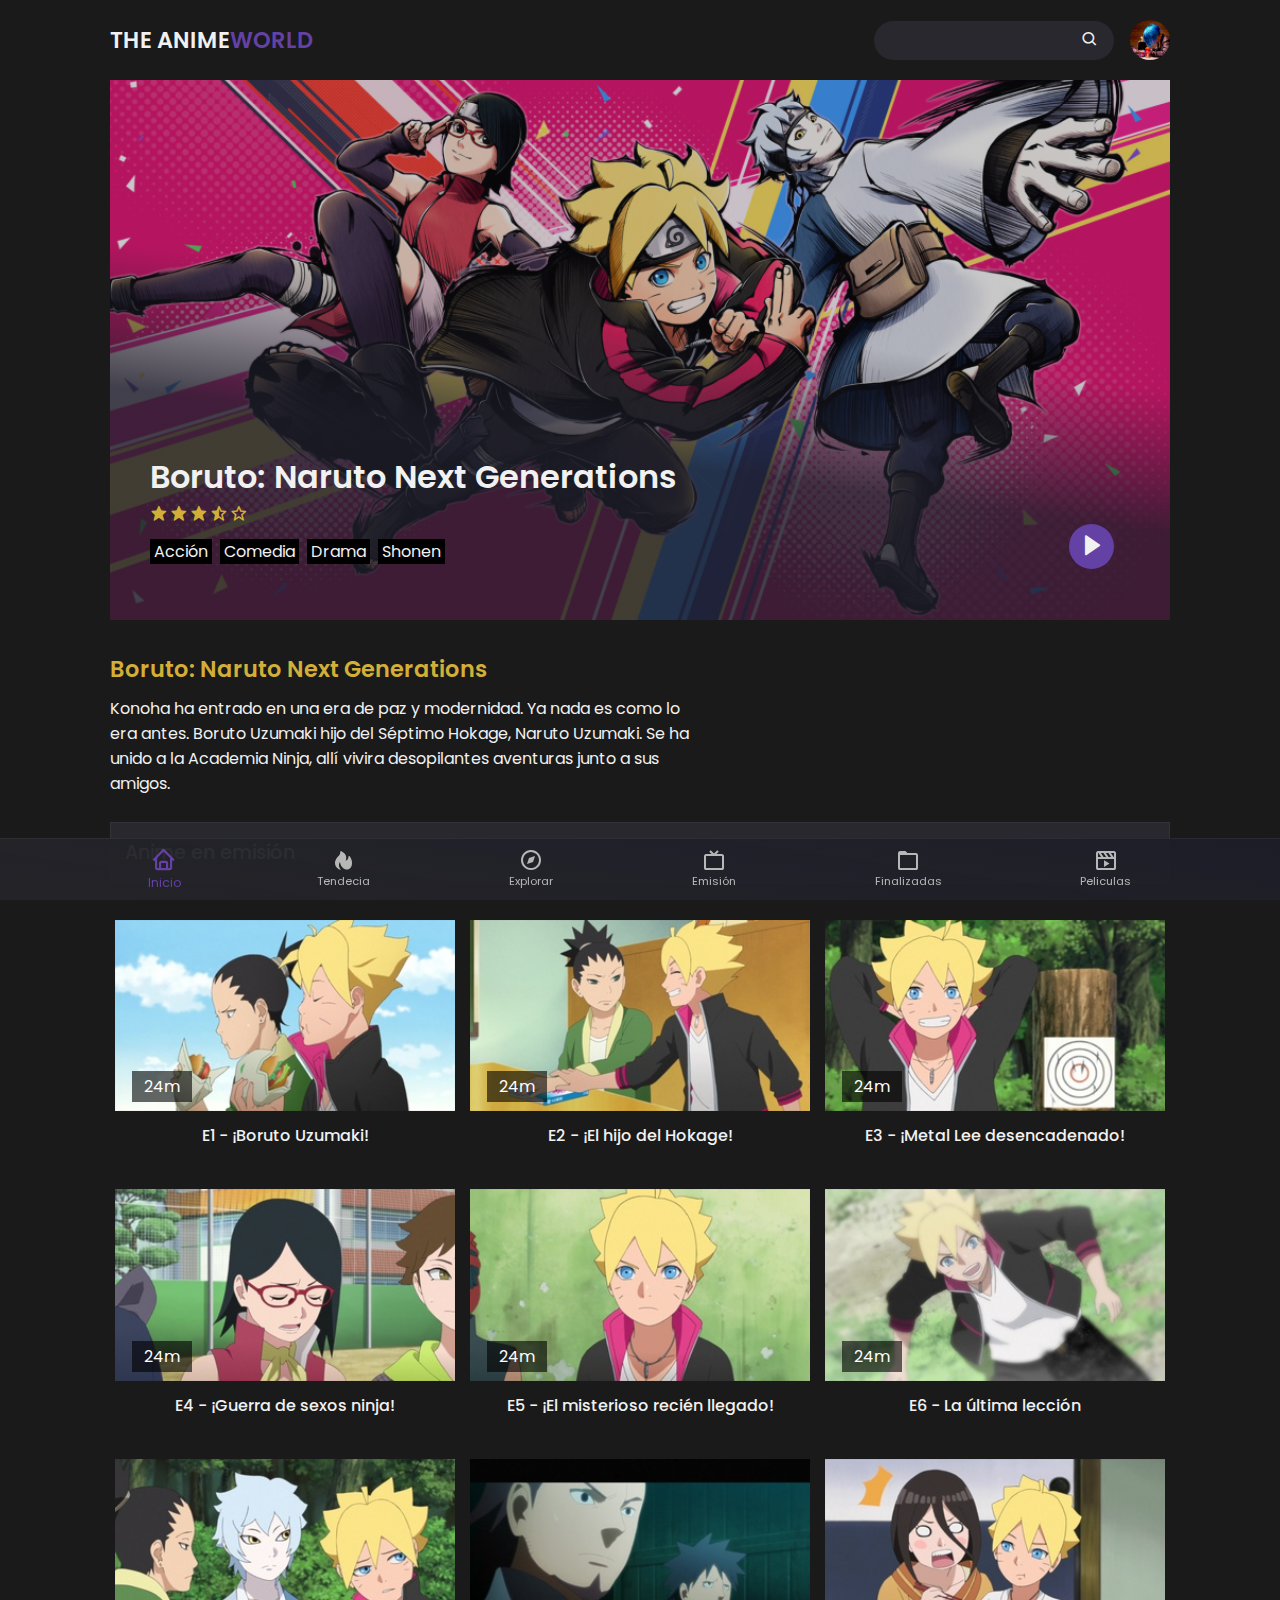
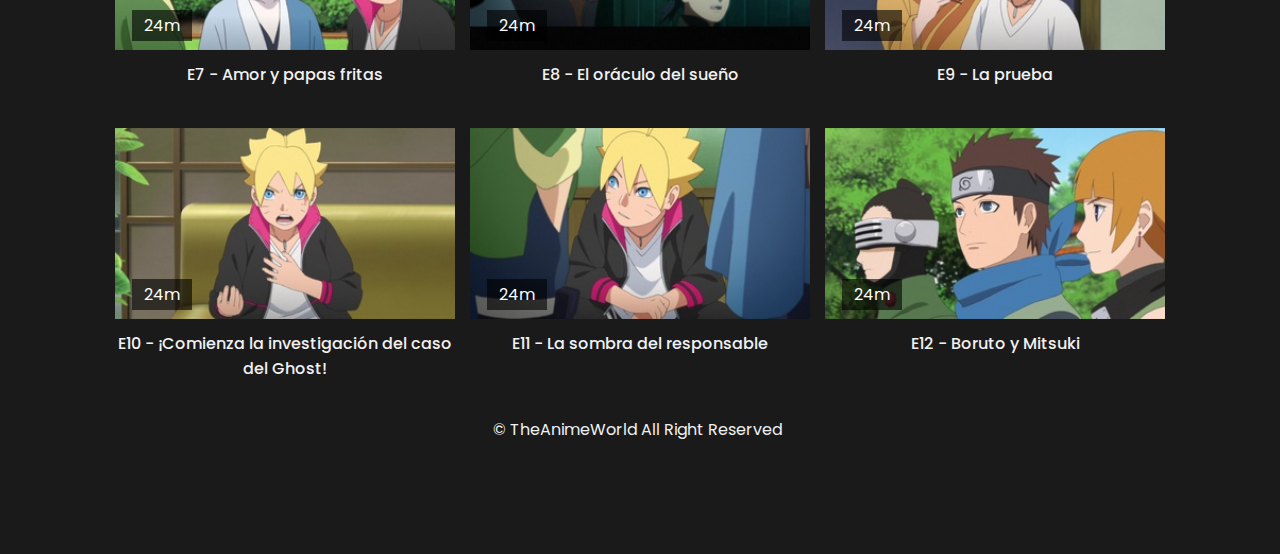
==== commit f2a5a30c: "update" ====
--- a/sub-index/Boruto.html
+++ b/sub-index/Boruto.html
@@ -214,7 +214,7 @@
                     </div>
             </div>
     <!-- Copyright -->
-    <div class="copyright-sub1">
+    <div class="copyright2">
         <p>&#169; TheAnimeWorld All Right Reserved</p>
     </div>
 
--- a/css/style.css
+++ b/css/style.css
@@ -127,7 +127,7 @@
     border: none;
     outline: none;
     color: var(--text-color);
-    background: var(--container-color);
+    background-color: var(--container-color);
     font-size: 0.938rem;
 }
 
@@ -607,12 +607,11 @@
 }
 
 .copyright-sub1 {
-    position: relative;
     left: 100%;
     text-align: center;
-    bottom: -10px;
     height: 10%;
     width: 100%;
+    margin-bottom: 3rem;
 }
 .copyright-sub3 {
     position: relative;
@@ -630,6 +629,28 @@
     bottom: -20rem;
     height: 10%;
     width: 100%;
+}
+.copyright-sub5 {
+    left: 22rem;
+    text-align: center;
+    bottom: -2rem;
+    height: 10%;
+    width: 100%;
+    margin-bottom: 3rem;
+}
+.copyright1 {
+    position: absolute;
+    text-align: center;
+    bottom: -33rem;
+    left: 50rem;
+    margin-top: 5rem;
+}
+
+.copyright2 {
+    position: relative;
+    text-align: center;
+    left: 22rem;
+    margin-bottom: 6rem;
 }
 
 /* Play Container */
@@ -798,6 +819,15 @@
 
 /* Responsive */
 @media (max-width: 1280px) {
+    .copyright1 {
+    position: relative;
+    text-align: center;
+    bottom: 4rem;
+    left: 0rem;
+    }
+    .close-video {
+    font-size: 57px;
+    }
     .navbar {
         bottom: 0;
         left: 0;
@@ -998,6 +1028,9 @@
         padding-bottom: 6rem;
         bottom: -292px;
     }
+    .close-video {
+    font-size: 47px;
+    }
 }
 
 @media (max-width: 990px) {
@@ -1040,6 +1073,10 @@
         height: 10%;
         width: 100%;
     }
+    .close-video {
+    font-size: 77px;
+    margin-top: -1.9rem;
+    }
 }
 
 @media (max-width: 888px) {
@@ -1147,10 +1184,20 @@
         font-size: 1.2rem;
         font-weight: 300;
     }
+    .close-video {
+    font-size: 57px;
+    margin-top: -24.9rem;
+    margin-left: -90px;
+    }
 }
 
 /* FOR MEDIUM DIVICES */
 @media (max-width: 768px) {
+    .close-video {
+    font-size: 60px;
+    margin-top: -24.9rem;
+    margin-left: -130px;
+    }
     .emission .heading {
         padding: 16px 275px;
     }
@@ -1302,10 +1349,24 @@
     .emission .heading {
         padding: 16px 187px;
     }
+    .close-video {
+    font-size: 57px;
+    margin-top: -24rem;
+    margin-left: -13.5rem;
+    }
+    .copyright2 {
+        left: 0px;
+        margin-bottom: 3rem;
+    }
 
 }
 
 @media (max-width: 414px ) {
+    .close-video {
+    font-size: 57px;
+    margin-top: -18rem;
+    margin-left: -29px;
+    }
     .home-img {
         object-position: center;
     }
@@ -1456,6 +1517,14 @@
     .about-anime p {
         padding: 12px;
     }
+    .copyright2 {
+        left: 0rem;
+        margin-bottom: 4rem;
+    }
+    .play-text h2 {
+    font-size: 2rem;
+    }
+    
 }
 
 @media (max-width:395px) {
@@ -1466,15 +1535,32 @@
     .emission .heading {
         padding: 15px 37%;
     }
+    .play-text h2 {
+        font-size: 2rem;
+        font-weight: 600;
+    }
+    .close-video {
+    font-size: 47px;
+    margin-top: -18rem;
+    margin-left: -45px;
+    }
 }
 
 @media (max-width: 412px) {
     .logo {
         margin: 0 76px 0 0;
     }
+    .copyright2 {
+        left: 0rem;
+        margin-bottom: 4rem;
+    }
 }
 
 @media (max-width:375px) {
+    .copyright2 {
+    left: 0rem;
+    margin-bottom: 4rem;
+    }
     .play-anime {
         left: 18rem;
         top: 14.5rem;
@@ -1487,9 +1573,37 @@
     padding-bottom: 5rem;
     width: 100%;
     }
+    .close-video {
+    font-size: 47px;
+    margin-top: -18rem;
+    margin-left: -49px;
+    }
+}
+
+@media (max-width: 360px){
+    .close-video {
+    font-size: 47px;
+    margin-top: -18rem;
+    margin-left: -64px;
+    }
+}
+
+@media (max-width: 320px) {
+    .play-anime {
+    left: 15.5rem;
+    top: 11.8rem;
+    }
+    .play-text h2 {
+    font-size: 1.5rem;
+    }
 }
 
 @media (max-width: 280px) {
+    .close-video {
+            font-size: 37px;
+            margin-top: -8.7rem;
+            margin-left: -41px;
+        }
     .play-container {
             min-height: 200px;
         }
